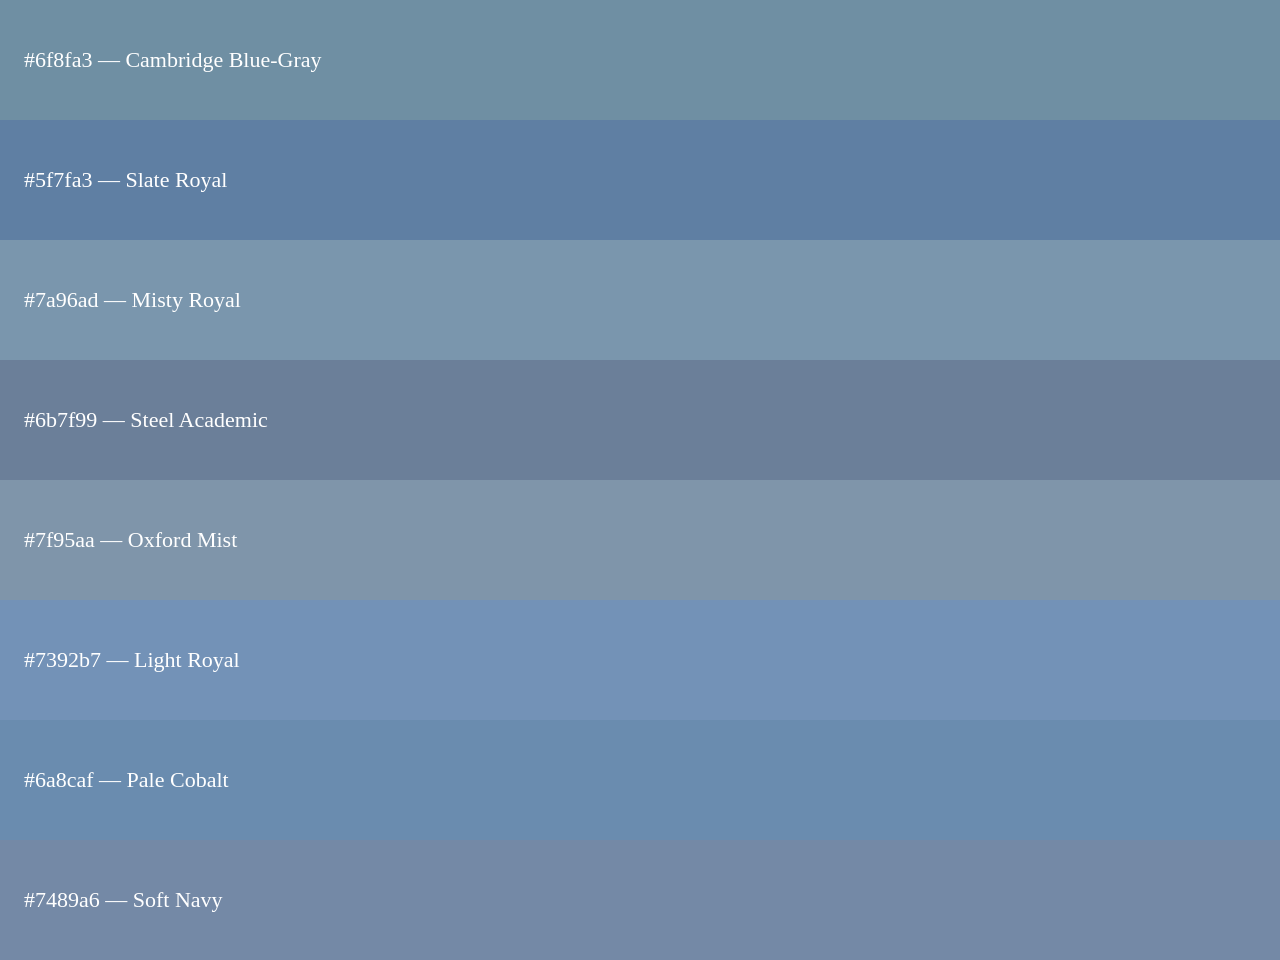
==== colors.html @ dee9ecc3 "Update colors.html" ====
<!DOCTYPE html>
<html>
<head>
<meta charset="UTF-8">
<title>Blue Swatches</title>
<style>
body { margin:0; font-family: Times New Roman, serif; }
.swatch {
    height:120px;
    color:#fff;
    font-size:22px;
    display:flex;
    align-items:center;
    padding-left:24px;
}
</style>
</head>
<body>

<div class="swatch" style="background:#6f8fa3;">#6f8fa3 — Cambridge Blue-Gray</div>
<div class="swatch" style="background:#5f7fa3;">#5f7fa3 — Slate Royal</div>
<div class="swatch" style="background:#7a96ad;">#7a96ad — Misty Royal</div>
<div class="swatch" style="background:#6b7f99;">#6b7f99 — Steel Academic</div>
<div class="swatch" style="background:#7f95aa;">#7f95aa — Oxford Mist</div>
<div class="swatch" style="background:#7392b7;">#7392b7 — Light Royal</div>
<div class="swatch" style="background:#6a8caf;">#6a8caf — Pale Cobalt</div>
<div class="swatch" style="background:#7489a6;">#7489a6 — Soft Navy</div>

</body>
</html>
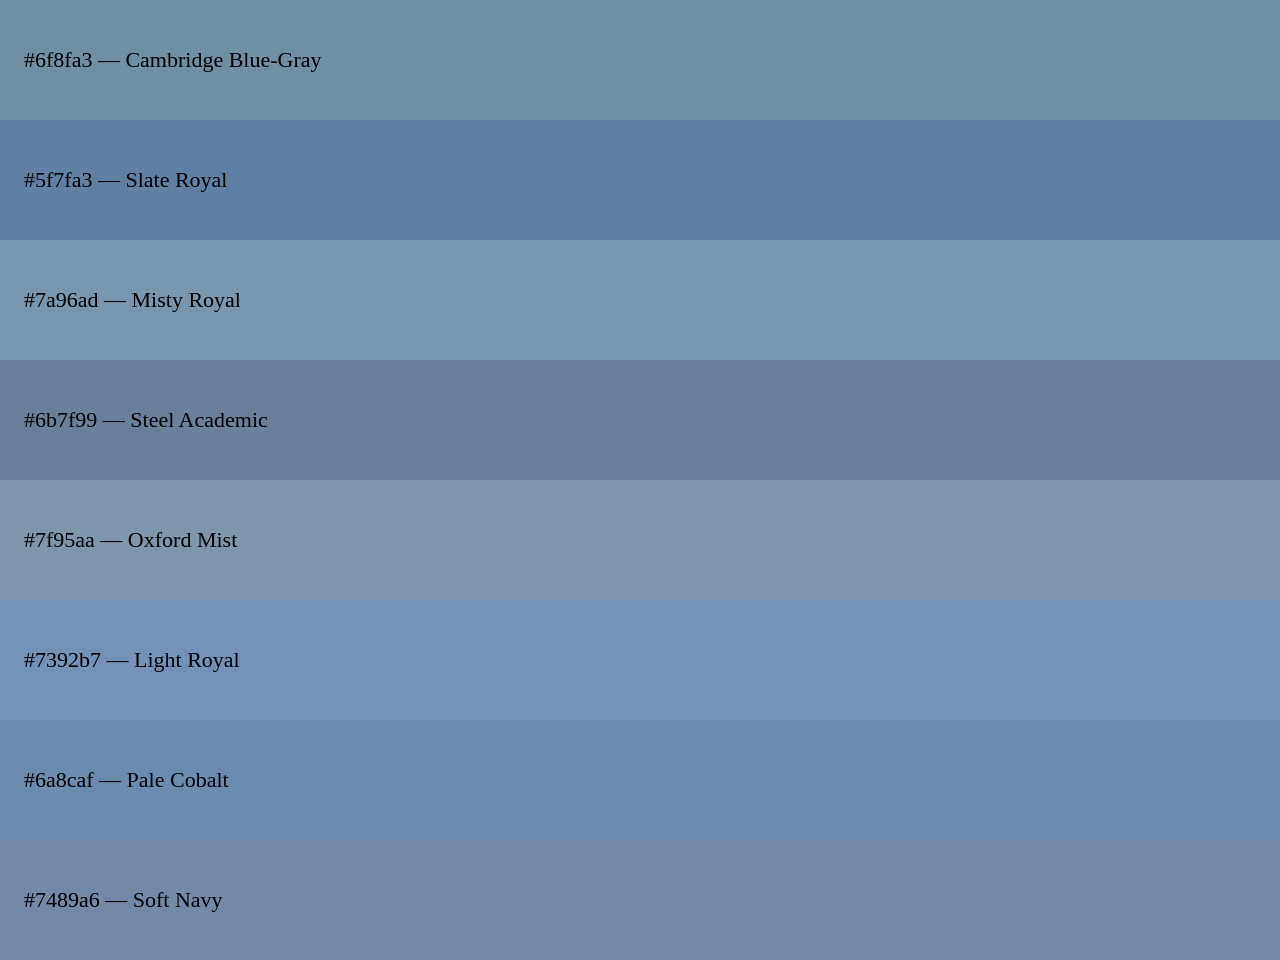
==== commit 6a602046: "Update colors.html" ====
--- a/colors.html
+++ b/colors.html
@@ -4,10 +4,10 @@
 <meta charset="UTF-8">
 <title>Blue Swatches</title>
 <style>
-body { margin:0; font-family: Times New Roman, serif; }
+body { margin:0; font-family: Times New Roman, serif; background:#fff; }
 .swatch {
     height:120px;
-    color:#fff;
+    color:#000;
     font-size:22px;
     display:flex;
     align-items:center;
